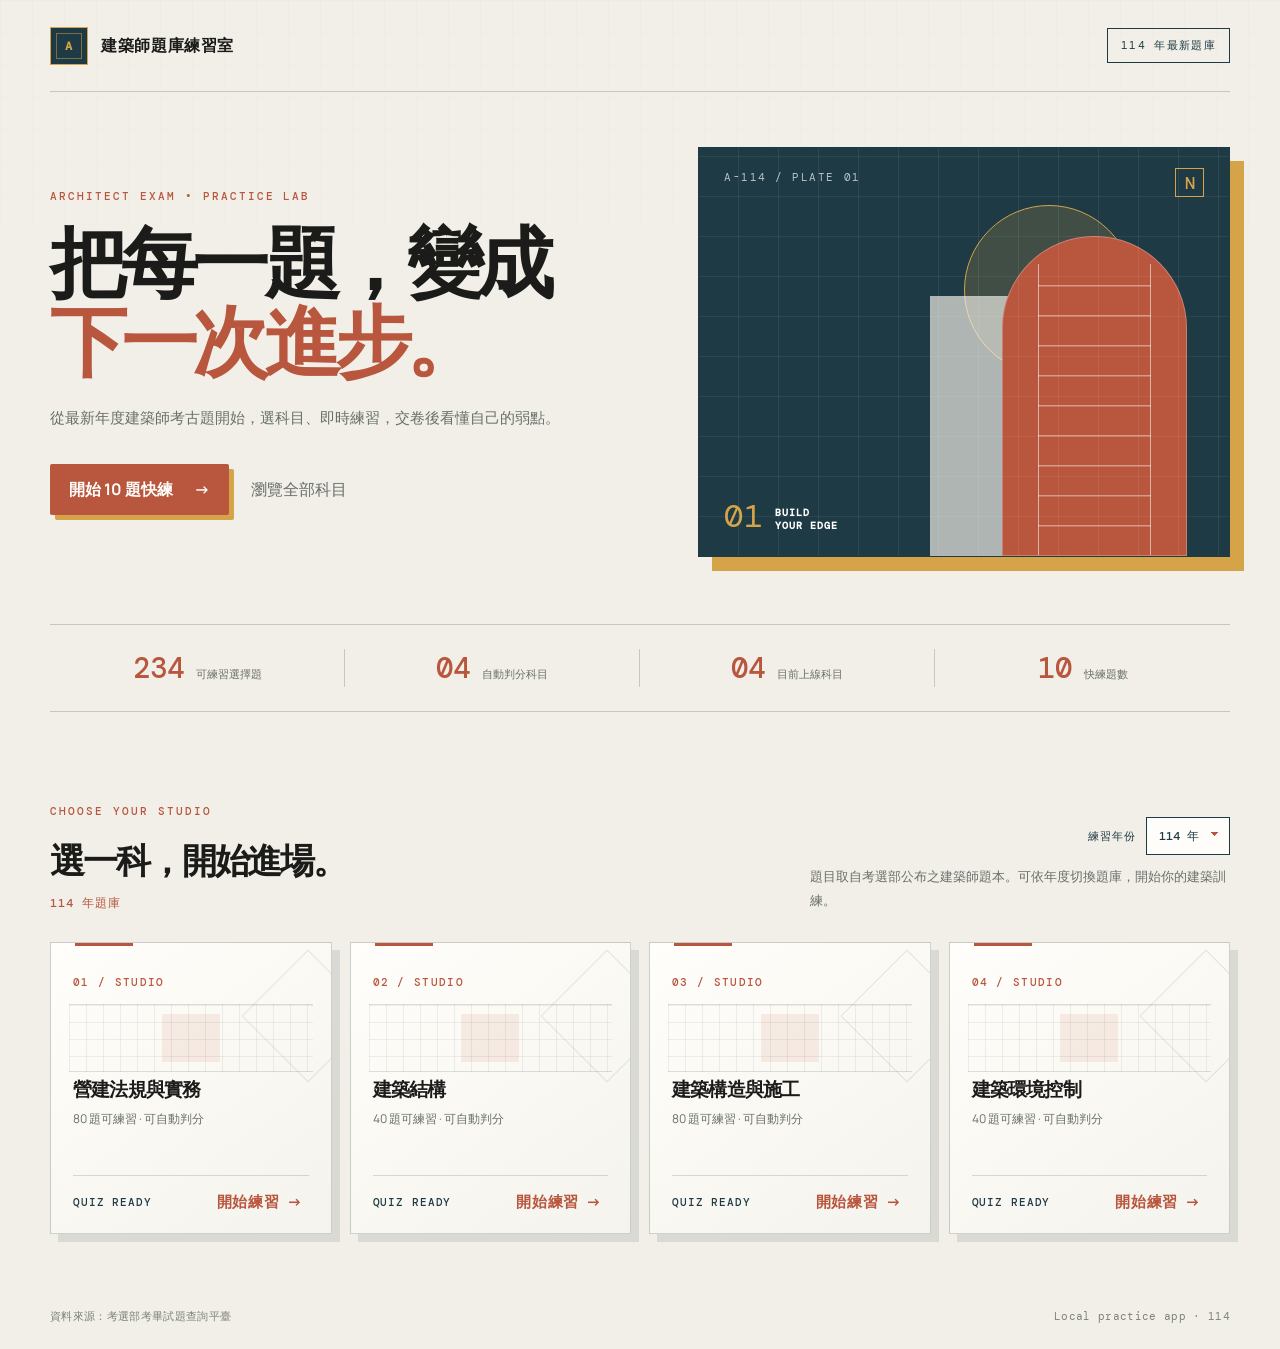
==== index.html @ d736ec41 "改用新版檔名刷新 Pages 快取" ====
<!doctype html>
<html lang="zh-Hant">
<head>
  <meta charset="utf-8">
  <meta name="viewport" content="width=device-width, initial-scale=1">
  <title>建築師題庫練習室</title>
  <link rel="stylesheet" href="styles.css?v=architect-20261022">
  <link rel="stylesheet" href="architectural-theme.css?v=1">
</head>
<body>
  <main class="shell">
    <header class="topbar">
      <a class="brand" href="#home" aria-label="回到首頁"><span class="brand-mark">A</span><span>建築師題庫練習室</span></a>
      <span class="year-pill">114 年最新題庫</span>
    </header>
    <section id="home" class="hero view">
      <div class="hero-copy"><p class="eyebrow">ARCHITECT EXAM • PRACTICE LAB</p><h1>把每一題，變成<br><em>下一次進步。</em></h1><p class="hero-lede">從最新年度建築師考古題開始，選科目、即時練習，交卷後看懂自己的弱點。</p><div class="hero-actions"><button class="primary" data-action="quick-start">開始 10 題快練 <span>→</span></button><button class="text-button" data-action="scroll-subjects">瀏覽全部科目</button></div></div>
      <div class="hero-art" aria-hidden="true"><div class="sun"></div><div class="tower tower-back"></div><div class="tower tower-front"></div><div class="grid-lines"></div><div class="hero-note"><span>01</span><strong>BUILD<br>YOUR EDGE</strong></div></div>
    </section>
    <section class="stats-row" aria-label="題庫摘要"><div><strong>234</strong><span>可練習選擇題</span></div><div><strong>04</strong><span>自動判分科目</span></div><div><strong>04</strong><span>目前上線科目</span></div><div><strong>10</strong><span>快練題數</span></div></section>
    <section id="subjects" class="subjects-section view">
      <div class="section-heading"><div><p class="eyebrow">CHOOSE YOUR STUDIO</p><h2>選一科，開始進場。<span id="year-label"></span></h2></div><div class="study-controls"><label>練習年份 <select id="year-select" aria-label="練習年份"></select></label><p class="section-help">題目取自考選部公布之建築師題本。可依年度切換題庫，開始你的建築訓練。</p></div></div>
      <div id="subject-grid" class="subject-grid"></div>
    </section>
    <section id="quiz" class="quiz-section view hidden">
      <div class="quiz-top"><button class="back-button" data-action="back-home">← 返回科目</button><div class="quiz-title"><p class="eyebrow" id="quiz-kicker">PRACTICE MODE</p><h2 id="quiz-subject">科目</h2></div><div class="quiz-score"><span id="score-label">目前得分</span><strong id="score">0</strong></div></div>
      <div class="progress-track"><div id="progress-bar"></div></div>
      <div class="quiz-meta"><span id="question-count">第 1 / 10 題</span><label>作答模式 <select id="answer-mode" aria-label="作答模式"><option value="immediate">答完一題看答案</option><option value="end">全部作答後看答案</option></select></label><span id="quiz-mode">隨機快練</span></div>
      <article class="question-card"><div class="question-number" id="question-number">01</div><div class="question-content"><h3 id="question-stem">題目載入中…</h3><div id="options" class="options"></div><div id="feedback" class="feedback" role="status"></div></div></article>
      <div class="quiz-actions"><button id="reveal" class="secondary">查看答案</button><button id="next" class="primary" disabled>下一題 <span>→</span></button></div>
    </section>
    <section id="result" class="result-section view hidden"><p class="eyebrow">SESSION COMPLETE</p><h2 id="result-title">完成這一輪練習。</h2><div class="result-card"><div class="result-ring"><strong id="result-score">0%</strong><span>正確率</span></div><div class="result-copy"><p id="result-summary"></p><div class="result-actions"><button class="primary" data-action="retry">再練一次 <span>↗</span></button><button class="secondary" data-action="back-home">選其他科目</button></div></div></div><div id="mistakes" class="mistakes"></div></section>
    <footer><span>資料來源：考選部考畢試題查詢平臺</span><span>Local practice app · 114</span></footer>
  </main>
  <script src="app_data.js?v=fix-114-20261023"></script><script src="quiz_data_years_v2.js"></script><script src="app_v2.js"></script>
</body></html>
---- styles.css ----
@import url('https://fonts.googleapis.com/css2?family=DM+Mono:wght@400;500&family=Manrope:wght@400;500;600;700;800&display=swap');

:root{--ink:#1b1c1a;--muted:#68706a;--paper:#f2efe8;--card:#fbfaf6;--line:#c9c7bd;--blueprint:#1e3a45;--brick:#b8563e;--ochre:#d5a449;--white:#fffdfa;--shadow:0 18px 45px rgba(27,28,26,.10)}
*{box-sizing:border-box}html{scroll-behavior:smooth}body{margin:0;background:var(--paper);color:var(--ink);font-family:'Manrope','Noto Sans TC',sans-serif;overflow-x:hidden}body:before{content:'';position:fixed;inset:0;pointer-events:none;opacity:.28;background-image:linear-gradient(rgba(27,28,26,.045) 1px,transparent 1px),linear-gradient(90deg,rgba(27,28,26,.045) 1px,transparent 1px);background-size:32px 32px;mask-image:linear-gradient(to bottom,black,transparent 78%);z-index:-1}button,a{font:inherit}button{cursor:pointer;border:0}.shell{width:min(1180px,calc(100% - 56px));margin:auto}.topbar{height:92px;display:flex;align-items:center;justify-content:space-between;border-bottom:1px solid var(--line)}.brand{display:flex;gap:13px;align-items:center;color:var(--ink);text-decoration:none;font-weight:800;letter-spacing:.04em}.brand-mark{position:relative;display:grid;place-items:center;width:38px;height:38px;background:var(--blueprint);color:var(--ochre);border:1px solid var(--ochre);font-family:'DM Mono';font-size:12px}.brand-mark:after{content:'';position:absolute;inset:5px;border:1px solid rgba(213,164,73,.5)}.year-pill{font-family:'DM Mono';font-size:11px;letter-spacing:.12em;color:var(--blueprint);border:1px solid var(--blueprint);padding:9px 13px}
.hero{min-height:520px;display:grid;grid-template-columns:1.05fr .95fr;gap:60px;align-items:center}.eyebrow{margin:0 0 18px;color:var(--brick);font:500 11px 'DM Mono';letter-spacing:.18em;text-transform:uppercase}.hero h1{font-size:clamp(43px,6vw,78px);line-height:1.03;letter-spacing:-.075em;margin:0 0 25px;font-weight:800;max-width:650px}.hero h1 em{color:var(--brick);font-style:normal}.hero-lede{max-width:520px;color:var(--muted);line-height:1.9;margin:0 0 31px;font-size:15px}.hero-actions,.result-actions,.quiz-actions{display:flex;gap:12px;align-items:center}.primary,.secondary{padding:14px 19px;border-radius:2px;font-weight:700;transition:.2s}.primary{background:var(--brick);color:var(--white);box-shadow:5px 5px 0 var(--ochre)}.primary:hover{transform:translate(-2px,-2px);box-shadow:8px 8px 0 var(--ochre)}.primary span{margin-left:18px}.secondary{background:transparent;border:1px solid var(--blueprint);color:var(--blueprint)}.secondary:hover{background:var(--blueprint);color:white}.text-button,.back-button{background:none;color:var(--muted);padding:10px}.hero-art{height:410px;background:var(--blueprint);position:relative;overflow:hidden;border:1px solid var(--blueprint);box-shadow:14px 14px 0 var(--ochre)}.hero-art:before{content:'A-114 / PLATE 01';position:absolute;top:22px;left:25px;color:rgba(255,255,255,.7);font:11px 'DM Mono';letter-spacing:.14em}.hero-art:after{content:'N';position:absolute;right:25px;top:20px;color:var(--ochre);font:500 17px 'DM Mono';border:1px solid var(--ochre);width:27px;height:27px;display:grid;place-items:center}.grid-lines{position:absolute;inset:0;background:repeating-linear-gradient(90deg,transparent 0 39px,rgba(255,255,255,.15) 40px),repeating-linear-gradient(0deg,transparent 0 39px,rgba(255,255,255,.12) 40px)}.sun{width:170px;height:170px;border-radius:50%;border:1px solid var(--ochre);background:rgba(213,164,73,.18);position:absolute;right:18%;top:14%}.tower{position:absolute;bottom:0;background:#f2efe8;border:1px solid rgba(255,255,255,.25)}.tower-back{width:135px;height:260px;right:31%;opacity:.68}.tower-front{width:185px;height:320px;right:8%;background:var(--brick);border-radius:92px 92px 0 0}.tower-front:before{content:'';position:absolute;inset:27px 35px 0;border-left:1px solid rgba(255,255,255,.55);border-right:1px solid rgba(255,255,255,.55);background:repeating-linear-gradient(0deg,transparent 0 28px,rgba(255,255,255,.4) 29px 30px)}.hero-note{position:absolute;left:25px;bottom:24px;color:white;display:flex;gap:11px;align-items:flex-end;font-family:'DM Mono';font-size:10px;letter-spacing:.1em}.hero-note span{color:var(--ochre);font-size:32px;line-height:1}
.stats-row{display:grid;grid-template-columns:repeat(4,1fr);border-top:1px solid var(--line);border-bottom:1px solid var(--line);padding:24px 0;margin:12px 0 92px}.stats-row div{display:flex;gap:12px;align-items:baseline;justify-content:center;border-right:1px solid var(--line)}.stats-row div:last-child{border:0}.stats-row strong{font:500 29px 'DM Mono';color:var(--brick)}.stats-row span{font-size:11px;color:var(--muted)}.section-heading{display:flex;align-items:end;justify-content:space-between;gap:40px;margin-bottom:30px}.section-heading h2,.quiz-title h2,.result-section h2{font-size:35px;letter-spacing:-.06em;margin:0}.section-help{color:var(--muted);font-size:13px;line-height:1.8;max-width:420px;margin:0}.subject-grid{display:grid;grid-template-columns:repeat(3,1fr);gap:16px}.subject-card{position:relative;background:rgba(251,250,246,.92);border:1px solid var(--line);border-radius:0;padding:24px;min-height:218px;display:flex;flex-direction:column;justify-content:space-between;box-shadow:4px 4px 0 rgba(30,58,69,.10);transition:.2s}.subject-card:before{content:'';position:absolute;top:-1px;left:24px;width:42px;border-top:3px solid var(--brick)}.subject-card:hover{transform:translateY(-5px);box-shadow:8px 9px 0 rgba(30,58,69,.16)}.subject-index{font:500 11px 'DM Mono';color:var(--brick);letter-spacing:.12em}.subject-card h3{font-size:20px;margin:17px 0 9px;letter-spacing:-.04em}.subject-card p{color:var(--muted);font-size:12px;margin:0}.card-bottom{display:flex;justify-content:space-between;align-items:center;margin-top:22px}.card-bottom strong{font:500 11px 'DM Mono';color:var(--blueprint);letter-spacing:.08em}.card-bottom button,.pdf-link{color:var(--brick);background:none;font-size:13px;font-weight:800;text-decoration:none}.quiz-section,.result-section{padding:75px 0 40px}.hidden{display:none}.quiz-top{display:grid;grid-template-columns:1fr 2fr 1fr;align-items:center;margin-bottom:25px}.quiz-title{text-align:center}.quiz-title .eyebrow{margin-bottom:7px}.quiz-score{text-align:right}.quiz-score span{color:var(--muted);font-size:11px;display:block}.quiz-score strong{font:500 26px 'DM Mono';color:var(--brick)}.progress-track{height:7px;background:#d9d5ca;overflow:hidden}.progress-track div{height:100%;width:0;background:var(--brick);transition:.3s}.quiz-meta{display:flex;justify-content:space-between;color:var(--muted);font:500 11px 'DM Mono';padding:13px 0}.question-card{background:var(--white);border:1px solid var(--line);border-radius:0;padding:36px;display:grid;grid-template-columns:74px 1fr;gap:22px;box-shadow:var(--shadow)}.question-number{font:500 45px 'DM Mono';color:var(--ochre)}.question-content h3{font-size:21px;line-height:1.8;margin:0 0 26px;letter-spacing:-.03em}.options{display:grid;gap:10px}.option{display:flex;gap:14px;align-items:flex-start;text-align:left;background:#f5f3ed;border:1px solid #dbd8ce;border-radius:0;padding:15px 17px;color:var(--ink);line-height:1.65;transition:.2s}.option:hover{border-color:var(--blueprint);background:#eaf0ef}.option-key{font:500 14px 'DM Mono';color:var(--brick);min-width:22px}.option.selected{border-color:var(--blueprint);background:#e0eae9}.option.correct{border-color:#678d64;background:#edf4e9}.option.wrong{border-color:var(--brick);background:#fff0eb}.feedback{min-height:25px;padding-top:16px;font-size:13px;font-weight:700}.feedback.good{color:#4f8240}.feedback.bad{color:#bb5638}.quiz-actions{justify-content:flex-end;margin-top:18px}.quiz-actions .primary:disabled{opacity:.4;cursor:not-allowed}.result-section{max-width:900px;margin:auto}.result-section>.eyebrow{text-align:center}.result-section h2{text-align:center;margin-bottom:30px}.result-card{display:flex;align-items:center;gap:50px;background:var(--blueprint);color:white;border-radius:0;padding:38px 48px;box-shadow:10px 10px 0 var(--ochre)}.result-ring{width:150px;height:150px;border:10px solid var(--ochre);border-radius:50%;display:grid;place-content:center;text-align:center;flex:none}.result-ring strong{font:500 31px 'DM Mono'}.result-ring span{font-size:11px;color:#d3e4c0}.result-copy p{color:#d8e6dc;line-height:1.8}.result-actions{margin-top:18px}.result-actions .primary{background:var(--ochre);color:var(--ink);box-shadow:none}.result-actions .secondary{border-color:#9ab0ad;color:white}.mistakes{margin-top:25px}.mistakes h3{font-size:16px}.mistake-item{border-bottom:1px solid var(--line);padding:13px 0;font-size:13px}.mistake-item span{color:var(--brick);font:500 12px 'DM Mono';margin-right:10px}footer{display:flex;justify-content:space-between;color:#7d827d;font:11px 'DM Mono';padding:75px 0 25px;letter-spacing:.03em}@media(max-width:800px){.shell{width:min(100% - 30px,600px)}.topbar{height:75px}.hero{grid-template-columns:1fr;min-height:auto;padding:55px 0 45px;gap:38px}.hero-art{height:280px;box-shadow:8px 8px 0 var(--ochre)}.stats-row{margin-bottom:58px;grid-template-columns:repeat(2,1fr);gap:20px}.stats-row div:nth-child(2){border:0}.section-heading{display:block}.section-help{margin-top:15px}.subject-grid{grid-template-columns:1fr}.quiz-top{grid-template-columns:1fr auto}.quiz-title{text-align:left;grid-row:1;grid-column:1}.back-button{grid-row:2;padding-left:0}.quiz-score{grid-column:2;grid-row:1}.question-card{grid-template-columns:1fr;padding:24px}.question-number{font-size:32px}.result-card{flex-direction:column;text-align:center;padding:30px 22px;gap:25px}footer{display:block;line-height:2}}
.study-controls{display:flex;flex-direction:column;align-items:flex-end;gap:10px}.study-controls label,.quiz-meta label{display:flex;align-items:center;gap:10px;color:var(--blueprint);font:500 11px 'DM Mono';letter-spacing:.08em}.study-controls select,.quiz-meta select{appearance:none;background:var(--white);border:1px solid var(--blueprint);border-radius:0;color:var(--blueprint);padding:10px 30px 10px 12px;font:500 12px 'DM Mono';background-image:linear-gradient(45deg,transparent 50%,var(--brick) 50%),linear-gradient(135deg,var(--brick) 50%,transparent 50%);background-position:calc(100% - 14px) 14px,calc(100% - 10px) 14px;background-size:4px 4px,4px 4px;background-repeat:no-repeat}.quiz-meta{align-items:center;gap:20px}.quiz-meta label{margin-left:auto}.section-heading h2 #year-label{display:block;color:var(--brick);font:500 12px 'DM Mono';letter-spacing:.08em;margin-top:10px}@media(max-width:800px){.study-controls{align-items:flex-start;margin-top:18px}.quiz-meta{display:grid;grid-template-columns:1fr auto}.quiz-meta label{grid-column:1/-1;grid-row:1;margin-left:0}.quiz-meta span:last-child{grid-column:2;grid-row:2}}
---- architectural-theme.css ----
/* Architectural studio card system */
.subject-grid{display:grid;grid-template-columns:repeat(4,minmax(0,1fr));gap:18px}
.subject-card{position:relative;overflow:hidden;display:flex;flex-direction:column;justify-content:space-between;min-height:292px;padding:26px 22px 20px;background:linear-gradient(145deg,#fffefa 0%,#f5f3ed 100%);border:1px solid rgba(52,69,72,.24);box-shadow:8px 8px 0 rgba(52,69,72,.12);transition:transform .22s ease,box-shadow .22s ease}
.subject-card:before{width:58px;border-top:4px solid var(--brick)}
.subject-card:after{content:"";position:absolute;right:-24px;top:26px;width:92px;height:92px;border:1px solid rgba(52,69,72,.12);transform:rotate(45deg)}
.subject-card:hover{transform:translateY(-6px);box-shadow:12px 14px 0 rgba(52,69,72,.16)}
.subject-index{position:relative;z-index:1}
.card-visual{position:relative;height:68px;margin:13px -4px 2px;border-top:1px solid rgba(52,69,72,.16);border-bottom:1px solid rgba(52,69,72,.16);background:linear-gradient(rgba(52,69,72,.08) 1px,transparent 1px),linear-gradient(90deg,rgba(52,69,72,.08) 1px,transparent 1px);background-size:17px 17px}
.card-visual:before,.card-visual:after,.card-visual span,.card-visual i{content:"";position:absolute;display:block;border:2px solid var(--slate);opacity:.82}
.card-visual:before{left:12%;bottom:0;width:30%;height:48%;border-bottom:0;transform:skewY(-28deg)}
.card-visual:after{right:12%;bottom:0;width:34%;height:62%;border-bottom:0;transform:skewY(28deg)}
.card-visual span{left:38%;top:14%;width:24%;height:72%;border-width:1px;background:rgba(196,87,59,.12)}
.card-visual i{left:18%;right:18%;bottom:0;border-width:1px 0 0;transform:skewY(-10deg)}
.subject-card-02 .card-visual:before{left:14%;width:72%;height:64%;transform:none;border-bottom:2px solid var(--slate)}
.subject-card-02 .card-visual:after{left:28%;right:auto;width:42%;height:38%;bottom:0;transform:none}
.subject-card-03 .card-visual:before{left:10%;width:80%;height:35%;transform:none;border-bottom:2px solid var(--slate)}
.subject-card-03 .card-visual:after{left:22%;right:auto;width:15%;height:72%;transform:none}
.subject-card-04 .card-visual:before{left:18%;width:22%;height:68%;transform:none;border-bottom:0}
.subject-card-04 .card-visual:after{right:18%;width:22%;height:68%;transform:none;border-bottom:0}
.subject-card h3{position:relative;z-index:1;font-size:19px;line-height:1.25;margin:6px 0 8px;white-space:nowrap}
.subject-card p{position:relative;z-index:1}
.card-bottom{position:relative;z-index:1;margin-top:16px;padding-top:14px;border-top:1px solid rgba(52,69,72,.18)}
.card-bottom button,.card-bottom .pdf-link{font-size:15px;letter-spacing:.04em}
.card-bottom button span,.card-bottom .pdf-link span{display:inline-block;margin-left:4px;transition:transform .2s ease}
.card-bottom button:hover span,.card-bottom .pdf-link:hover span{transform:translateX(4px)}
@media(max-width:1050px) and (min-width:801px){.subject-grid{grid-template-columns:repeat(2,minmax(0,1fr))}}
@media(max-width:800px){.subject-grid{grid-template-columns:1fr}.subject-card{min-height:260px}}
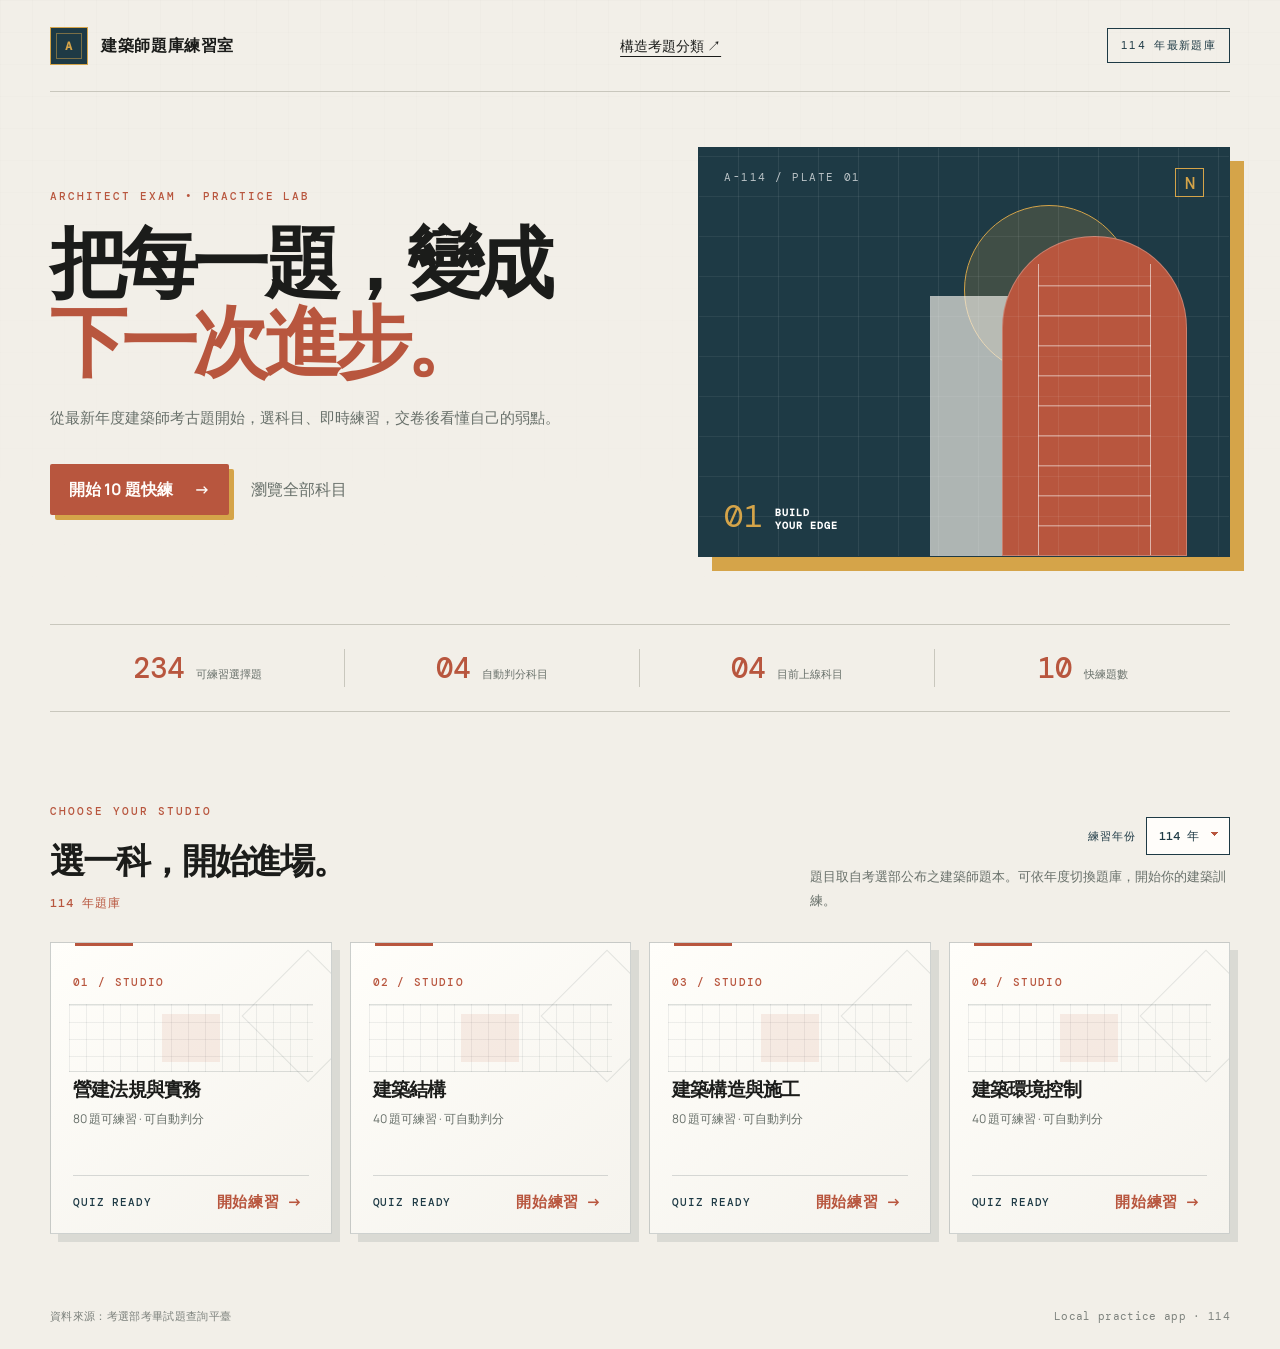
==== commit 86e74805: "新增構造歷年題庫分類、年份篩選及分類練習" ====
--- a/index.html
+++ b/index.html
@@ -11,6 +11,7 @@
   <main class="shell">
     <header class="topbar">
       <a class="brand" href="#home" aria-label="回到首頁"><span class="brand-mark">A</span><span>建築師題庫練習室</span></a>
+      <a href="construction-topics.html" style="color:inherit;font-size:14px;text-underline-offset:5px">構造考題分類 ↗</a>
       <span class="year-pill">114 年最新題庫</span>
     </header>
     <section id="home" class="hero view">
@@ -32,5 +33,5 @@
     <section id="result" class="result-section view hidden"><p class="eyebrow">SESSION COMPLETE</p><h2 id="result-title">完成這一輪練習。</h2><div class="result-card"><div class="result-ring"><strong id="result-score">0%</strong><span>正確率</span></div><div class="result-copy"><p id="result-summary"></p><div class="result-actions"><button class="primary" data-action="retry">再練一次 <span>↗</span></button><button class="secondary" data-action="back-home">選其他科目</button></div></div></div><div id="mistakes" class="mistakes"></div></section>
     <footer><span>資料來源：考選部考畢試題查詢平臺</span><span>Local practice app · 114</span></footer>
   </main>
-  <script src="app_data.js?v=fix-114-20261023"></script><script src="quiz_data_years_v2.js"></script><script src="app_v2.js"></script>
+  <script src="app_data.js?v=fix-114-20261023"></script><script src="quiz_data_years_v4.js"></script><script src="app_v2.js"></script>
 </body></html>
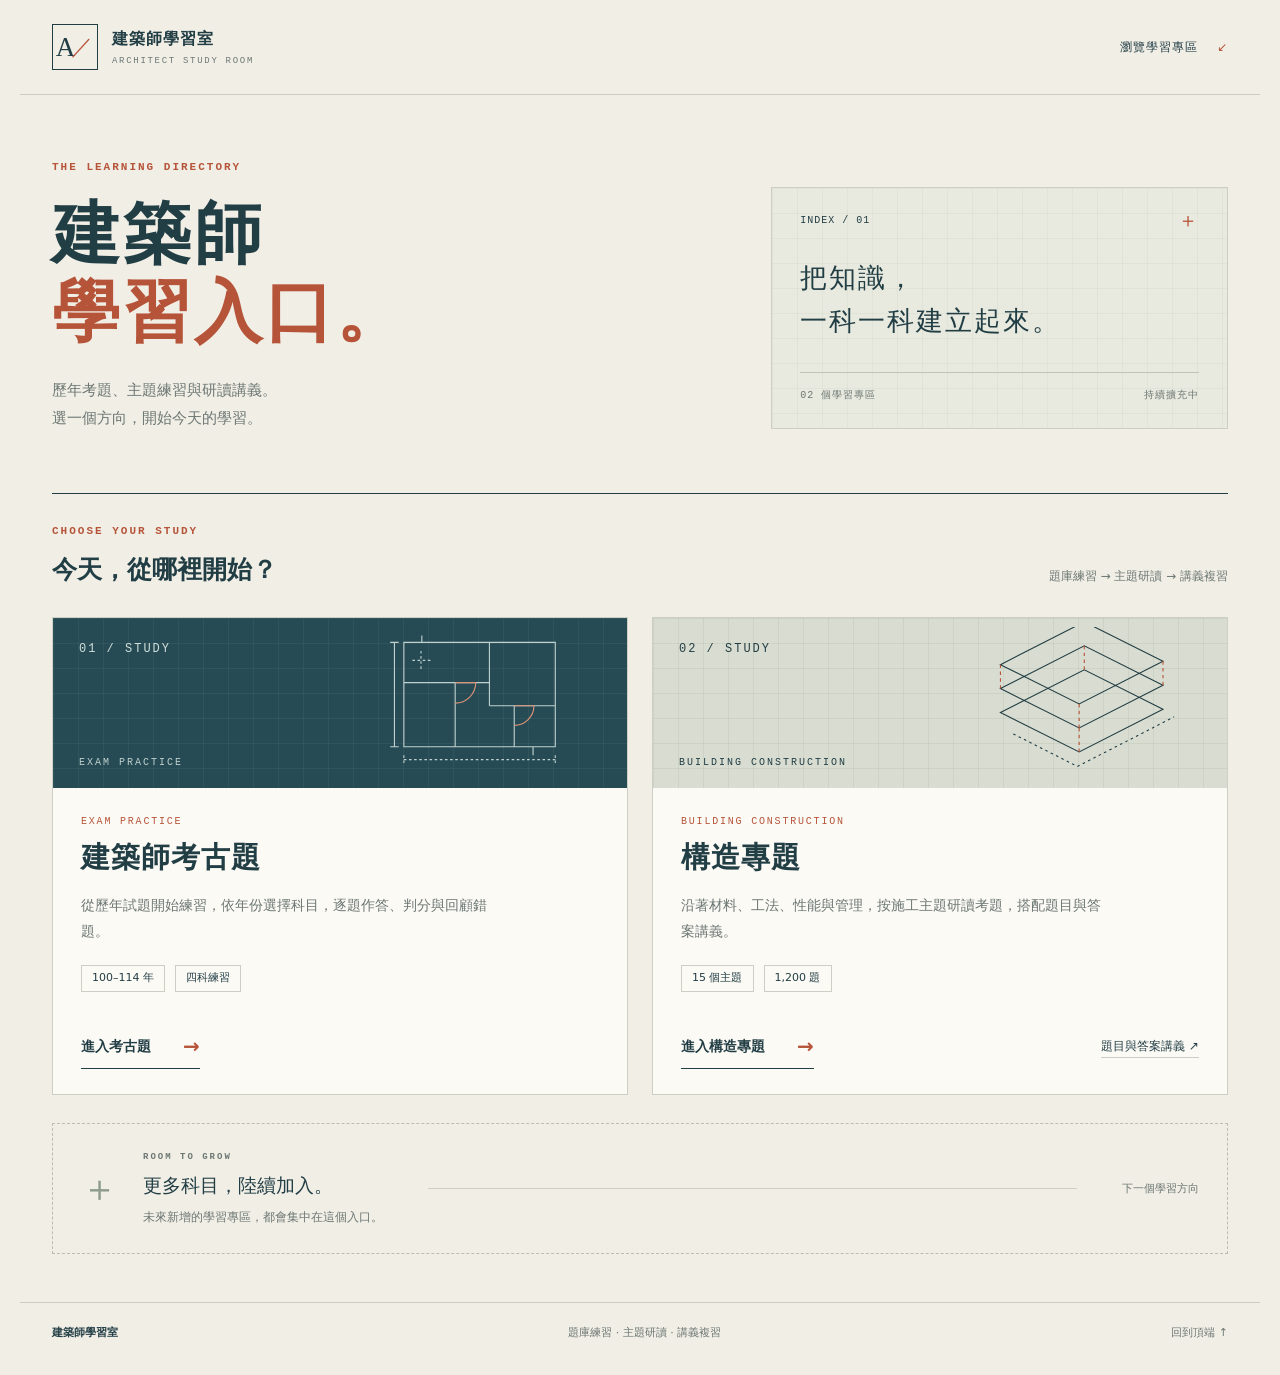
==== commit 6b712515: "新增可擴充科目的建築師學習入口，整合四科考古題與構造專題" ====
--- a/index.html
+++ b/index.html
@@ -1,37 +1,16 @@
-<!doctype html>
-<html lang="zh-Hant">
-<head>
-  <meta charset="utf-8">
-  <meta name="viewport" content="width=device-width, initial-scale=1">
-  <title>建築師題庫練習室</title>
-  <link rel="stylesheet" href="styles.css?v=architect-20261022">
-  <link rel="stylesheet" href="architectural-theme.css?v=1">
-</head>
-<body>
-  <main class="shell">
-    <header class="topbar">
-      <a class="brand" href="#home" aria-label="回到首頁"><span class="brand-mark">A</span><span>建築師題庫練習室</span></a>
-      <a href="construction-topics.html" style="color:inherit;font-size:14px;text-underline-offset:5px">構造考題分類 ↗</a>
-      <span class="year-pill">114 年最新題庫</span>
-    </header>
-    <section id="home" class="hero view">
-      <div class="hero-copy"><p class="eyebrow">ARCHITECT EXAM • PRACTICE LAB</p><h1>把每一題，變成<br><em>下一次進步。</em></h1><p class="hero-lede">從最新年度建築師考古題開始，選科目、即時練習，交卷後看懂自己的弱點。</p><div class="hero-actions"><button class="primary" data-action="quick-start">開始 10 題快練 <span>→</span></button><button class="text-button" data-action="scroll-subjects">瀏覽全部科目</button></div></div>
-      <div class="hero-art" aria-hidden="true"><div class="sun"></div><div class="tower tower-back"></div><div class="tower tower-front"></div><div class="grid-lines"></div><div class="hero-note"><span>01</span><strong>BUILD<br>YOUR EDGE</strong></div></div>
-    </section>
-    <section class="stats-row" aria-label="題庫摘要"><div><strong>234</strong><span>可練習選擇題</span></div><div><strong>04</strong><span>自動判分科目</span></div><div><strong>04</strong><span>目前上線科目</span></div><div><strong>10</strong><span>快練題數</span></div></section>
-    <section id="subjects" class="subjects-section view">
-      <div class="section-heading"><div><p class="eyebrow">CHOOSE YOUR STUDIO</p><h2>選一科，開始進場。<span id="year-label"></span></h2></div><div class="study-controls"><label>練習年份 <select id="year-select" aria-label="練習年份"></select></label><p class="section-help">題目取自考選部公布之建築師題本。可依年度切換題庫，開始你的建築訓練。</p></div></div>
-      <div id="subject-grid" class="subject-grid"></div>
-    </section>
-    <section id="quiz" class="quiz-section view hidden">
-      <div class="quiz-top"><button class="back-button" data-action="back-home">← 返回科目</button><div class="quiz-title"><p class="eyebrow" id="quiz-kicker">PRACTICE MODE</p><h2 id="quiz-subject">科目</h2></div><div class="quiz-score"><span id="score-label">目前得分</span><strong id="score">0</strong></div></div>
-      <div class="progress-track"><div id="progress-bar"></div></div>
-      <div class="quiz-meta"><span id="question-count">第 1 / 10 題</span><label>作答模式 <select id="answer-mode" aria-label="作答模式"><option value="immediate">答完一題看答案</option><option value="end">全部作答後看答案</option></select></label><span id="quiz-mode">隨機快練</span></div>
-      <article class="question-card"><div class="question-number" id="question-number">01</div><div class="question-content"><h3 id="question-stem">題目載入中…</h3><div id="options" class="options"></div><div id="feedback" class="feedback" role="status"></div></div></article>
-      <div class="quiz-actions"><button id="reveal" class="secondary">查看答案</button><button id="next" class="primary" disabled>下一題 <span>→</span></button></div>
-    </section>
-    <section id="result" class="result-section view hidden"><p class="eyebrow">SESSION COMPLETE</p><h2 id="result-title">完成這一輪練習。</h2><div class="result-card"><div class="result-ring"><strong id="result-score">0%</strong><span>正確率</span></div><div class="result-copy"><p id="result-summary"></p><div class="result-actions"><button class="primary" data-action="retry">再練一次 <span>↗</span></button><button class="secondary" data-action="back-home">選其他科目</button></div></div></div><div id="mistakes" class="mistakes"></div></section>
-    <footer><span>資料來源：考選部考畢試題查詢平臺</span><span>Local practice app · 114</span></footer>
-  </main>
-  <script src="app_data.js?v=fix-114-20261023"></script><script src="quiz_data_years_v4.js"></script><script src="app_v2.js"></script>
-</body></html>
+<!doctype html>
+<html lang="zh-Hant">
+<head><meta charset="utf-8"><meta name="viewport" content="width=device-width,initial-scale=1"><meta name="description" content="建築師學習入口：歷年考古題、構造主題練習與題目答案講義。"><title>建築師學習入口</title><link rel="stylesheet" href="portal.css?v=learning-portal-20261111"></head>
+<body>
+<a class="skip-link" href="#learning-areas">跳至學習專區</a>
+<header class="header"><a class="brand" href="index.html" aria-label="建築師學習入口首頁"><span class="brand-symbol" aria-hidden="true">A<span>／</span></span><span>建築師學習室<small>ARCHITECT STUDY ROOM</small></span></a><a class="nav-link" href="#learning-areas">瀏覽學習專區 <span>↙</span></a></header>
+<main>
+<section class="intro" aria-labelledby="page-title"><div class="intro-copy"><p class="eyebrow">THE LEARNING DIRECTORY</p><h1 id="page-title">建築師<br><span>學習入口。</span></h1><p class="intro-text">歷年考題、主題練習與研讀講義。<br>選一個方向，開始今天的學習。</p></div>
+<div class="directory-note"><div class="note-top"><span>INDEX / 01</span><span aria-hidden="true">＋</span></div><p>把知識，<br>一科一科建立起來。</p><div class="note-bottom"><span id="area-count">02 個學習專區</span><span>持續擴充中</span></div></div>
+</section>
+<section id="learning-areas" class="learning-areas" aria-labelledby="areas-title"><div class="section-title"><div><p class="eyebrow">CHOOSE YOUR STUDY</p><h2 id="areas-title">今天，從哪裡開始？</h2></div><p>題庫練習 → 主題研讀 → 講義複習</p></div><div class="subject-grid" id="subject-entries"></div><noscript><p><a href="exam.html">進入建築師考古題</a>　<a href="construction-topics.html">進入構造專題</a>　<a href="construction-handouts.html">閱讀構造講義</a></p></noscript></section>
+<section class="future" aria-labelledby="future-title"><div class="future-mark" aria-hidden="true">＋</div><div><p class="eyebrow">ROOM TO GROW</p><h2 id="future-title">更多科目，陸續加入。</h2><p>未來新增的學習專區，都會集中在這個入口。</p></div><span class="future-line" aria-hidden="true"></span><span class="future-tag">下一個學習方向</span></section>
+</main>
+<footer><span>建築師學習室</span><span>題庫練習 · 主題研讀 · 講義複習</span><a href="#page-title">回到頂端 ↑</a></footer>
+<script src="portal-subjects.js?v=learning-portal-20261111"></script><script src="portal.js?v=learning-portal-20261111"></script>
+</body></html>
--- a/portal.css
+++ b/portal.css
@@ -0,0 +1 @@
+:root{--paper:#f1eee6;--surface:#fcfaf5;--ink:#223e45;--muted:#6c7773;--line:#cdcec4;--accent:#b65439;--blue:#274b55}*{box-sizing:border-box}html{scroll-behavior:smooth;scroll-padding-top:20px}body{margin:0;background:var(--paper);color:var(--ink);font-family:"Microsoft JhengHei","Noto Sans TC",system-ui,sans-serif;line-height:1.7}a{color:inherit;text-underline-offset:5px}a:focus-visible{outline:3px solid var(--accent);outline-offset:5px}.header,main,footer{max-width:1240px;margin:0 auto;padding-left:32px;padding-right:32px}.header{display:flex;justify-content:space-between;align-items:center;padding-top:24px;padding-bottom:24px;border-bottom:1px solid var(--line)}.brand{display:flex;gap:14px;align-items:center;text-decoration:none;font-size:16px;font-weight:700;letter-spacing:1px}.brand small{display:block;font:9px/1.8 Consolas,monospace;letter-spacing:1.7px;font-weight:400;color:var(--muted)}.brand-symbol{display:flex;align-items:center;justify-content:center;width:46px;height:46px;border:1px solid var(--ink);font:27px Georgia,serif;letter-spacing:-4px;padding-right:5px}.brand-symbol>span{color:var(--accent);font-size:22px}.nav-link{text-decoration:none;font-size:12px;letter-spacing:1px}.nav-link span{color:var(--accent);margin-left:14px}.intro{display:grid;grid-template-columns:1.4fr 1fr;gap:80px;align-items:center;padding:64px 0 60px}.eyebrow{font:700 11px/1.6 Consolas,monospace;letter-spacing:2px;color:var(--accent);margin:0 0 18px}.intro h1{font-family:"PMingLiU","Noto Serif TC",serif;font-size:clamp(42px,5.5vw,68px);font-weight:600;line-height:1.15;letter-spacing:3px;margin:0 0 25px}.intro h1 span{color:var(--accent)}.intro-text{font-size:15px;color:var(--muted);line-height:1.9;margin:0}.directory-note{border:1px solid var(--line);background-color:#e9eadf;background-image:linear-gradient(#c2c8bb33 1px,transparent 1px),linear-gradient(90deg,#c2c8bb33 1px,transparent 1px);background-size:25px 25px;padding:24px 28px;transform:translateY(12px)}.note-top,.note-bottom{display:flex;justify-content:space-between;gap:12px;font:10px/1.7 Consolas,monospace;letter-spacing:1px}.note-top>span:last-child{font-size:20px;line-height:1;color:var(--accent)}.directory-note>p{font-size:27px;line-height:1.6;font-weight:500;letter-spacing:2px;margin:24px 0 29px}.note-bottom{border-top:1px solid #bfc5b5;padding-top:14px;color:var(--muted)}.learning-areas{border-top:1px solid var(--ink);padding-top:29px}.section-title{display:flex;justify-content:space-between;gap:24px;align-items:end;margin-bottom:26px}.section-title .eyebrow{margin-bottom:8px}.section-title h2{font-size:25px;font-weight:600;margin:0}.section-title>p{font-size:12px;color:var(--muted);margin:0 0 5px}.subject-grid{display:grid;grid-template-columns:1fr 1fr;gap:24px}.subject-card{border:1px solid var(--line);background:var(--surface);display:flex;flex-direction:column;position:relative}.card-art{height:170px;position:relative;overflow:hidden;background:var(--blue);color:#bfd1ce}.card-art:before{content:"";position:absolute;inset:0;background:linear-gradient(#96b5ae15 1px,transparent 1px),linear-gradient(90deg,#96b5ae15 1px,transparent 1px);background-size:25px 25px}.card-art svg{position:absolute;right:26px;top:9px;height:154px;width:230px}.card-number{position:absolute;left:26px;top:24px;font:12px Consolas,monospace;color:#d1dfda;letter-spacing:2px}.card-art-caption{position:absolute;bottom:20px;left:26px;font:10px Consolas,monospace;letter-spacing:2px}.subject-card:nth-child(even) .card-art{background:#d9ddd1;color:var(--ink)}.subject-card:nth-child(even) .card-art:before{background-image:linear-gradient(#7c8f7a22 1px,transparent 1px),linear-gradient(90deg,#7c8f7a22 1px,transparent 1px)}.subject-card:nth-child(even) .card-number,.subject-card:nth-child(even) .card-art-caption{color:var(--ink)}.card-body{padding:28px 28px 16px;flex:1}.card-english{color:var(--accent);font:10px Consolas,monospace;letter-spacing:1.8px;margin:0 0 10px}.card-body h3{font-size:29px;line-height:1.4;margin:0 0 14px;letter-spacing:1px}.card-body h3 a{text-decoration:none}.card-body h3 a:hover{color:var(--accent)}.card-description{font-size:14px;line-height:1.9;color:var(--muted);max-width:420px;margin:0 0 20px}.meta{display:flex;gap:10px;flex-wrap:wrap}.meta span{border:1px solid var(--line);padding:3px 10px;font-size:11px}.card-actions{padding:17px 28px 25px;display:flex;align-items:center;justify-content:space-between;gap:16px;flex-wrap:wrap}.card-primary{display:inline-flex;align-items:center;gap:32px;text-decoration:none;font-size:14px;font-weight:700;padding:10px 0;border-bottom:1px solid var(--ink)}.card-primary>span{color:var(--accent);font-size:20px;line-height:1}.card-primary:hover{color:var(--accent);border-color:var(--accent)}.card-secondary{font-size:12px;text-decoration:none;border-bottom:1px solid var(--line)}.card-secondary:hover{color:var(--accent)}.future{margin:28px 0 48px;padding:26px 28px;border:1px dashed #b8beb2;display:flex;align-items:center;gap:25px}.future-mark{color:#8d9b8b;font-size:37px;font-weight:200;line-height:1}.future .eyebrow{font-size:9px;color:var(--muted);margin:0 0 4px}.future h2{font-size:19px;font-weight:500;margin:0 0 6px}.future p:not(.eyebrow){font-size:12px;color:var(--muted);margin:0}.future-line{flex:1;height:1px;background:var(--line);margin:0 20px}.future-tag{font-size:11px;color:var(--muted)}footer{padding-top:21px;padding-bottom:32px;border-top:1px solid var(--line);display:flex;align-items:center;justify-content:space-between;gap:18px;font-size:11px;color:var(--muted)}footer>span:first-child{color:var(--ink);font-weight:700}footer a{text-decoration:none}.skip-link{position:fixed;top:-100px;left:20px;z-index:10;padding:12px;background:var(--ink);color:white}.skip-link:focus{top:10px}@media(max-width:900px){.intro{gap:30px}.card-art svg{right:4px;width:190px}.card-body,.card-actions{padding-left:22px;padding-right:22px}.section-title>p{display:none}.future-line{margin:0}.future-tag{display:none}}@media(max-width:650px){.directory-note{display:none}.header,main,footer{padding-left:20px;padding-right:20px}.header{padding-top:19px;padding-bottom:19px}.brand{font-size:14px;gap:10px}.brand-symbol{width:39px;height:39px}.brand small{font-size:8px;letter-spacing:1px}.nav-link{font-size:11px;letter-spacing:0}.nav-link span{margin-left:2px}.intro{grid-template-columns:1fr;gap:26px;padding:38px 0}.intro h1{font-size:49px}.intro-text{font-size:13px}.directory-note{transform:none;padding:18px 20px}.directory-note>p{font-size:22px;line-height:1.5;margin:14px 0 20px}.note-bottom{padding-top:11px}.subject-grid{grid-template-columns:1fr;gap:20px}.section-title h2{font-size:23px}.card-art{height:150px}.card-art svg{width:205px;right:20px;top:0}.card-body h3{font-size:27px}.future{padding:22px 18px;gap:16px;margin-bottom:30px}.future-line{display:none}footer{flex-wrap:wrap;justify-content:flex-start}footer a{margin-left:auto}.card-actions{padding-bottom:22px}}@media(prefers-reduced-motion:reduce){html{scroll-behavior:auto}}
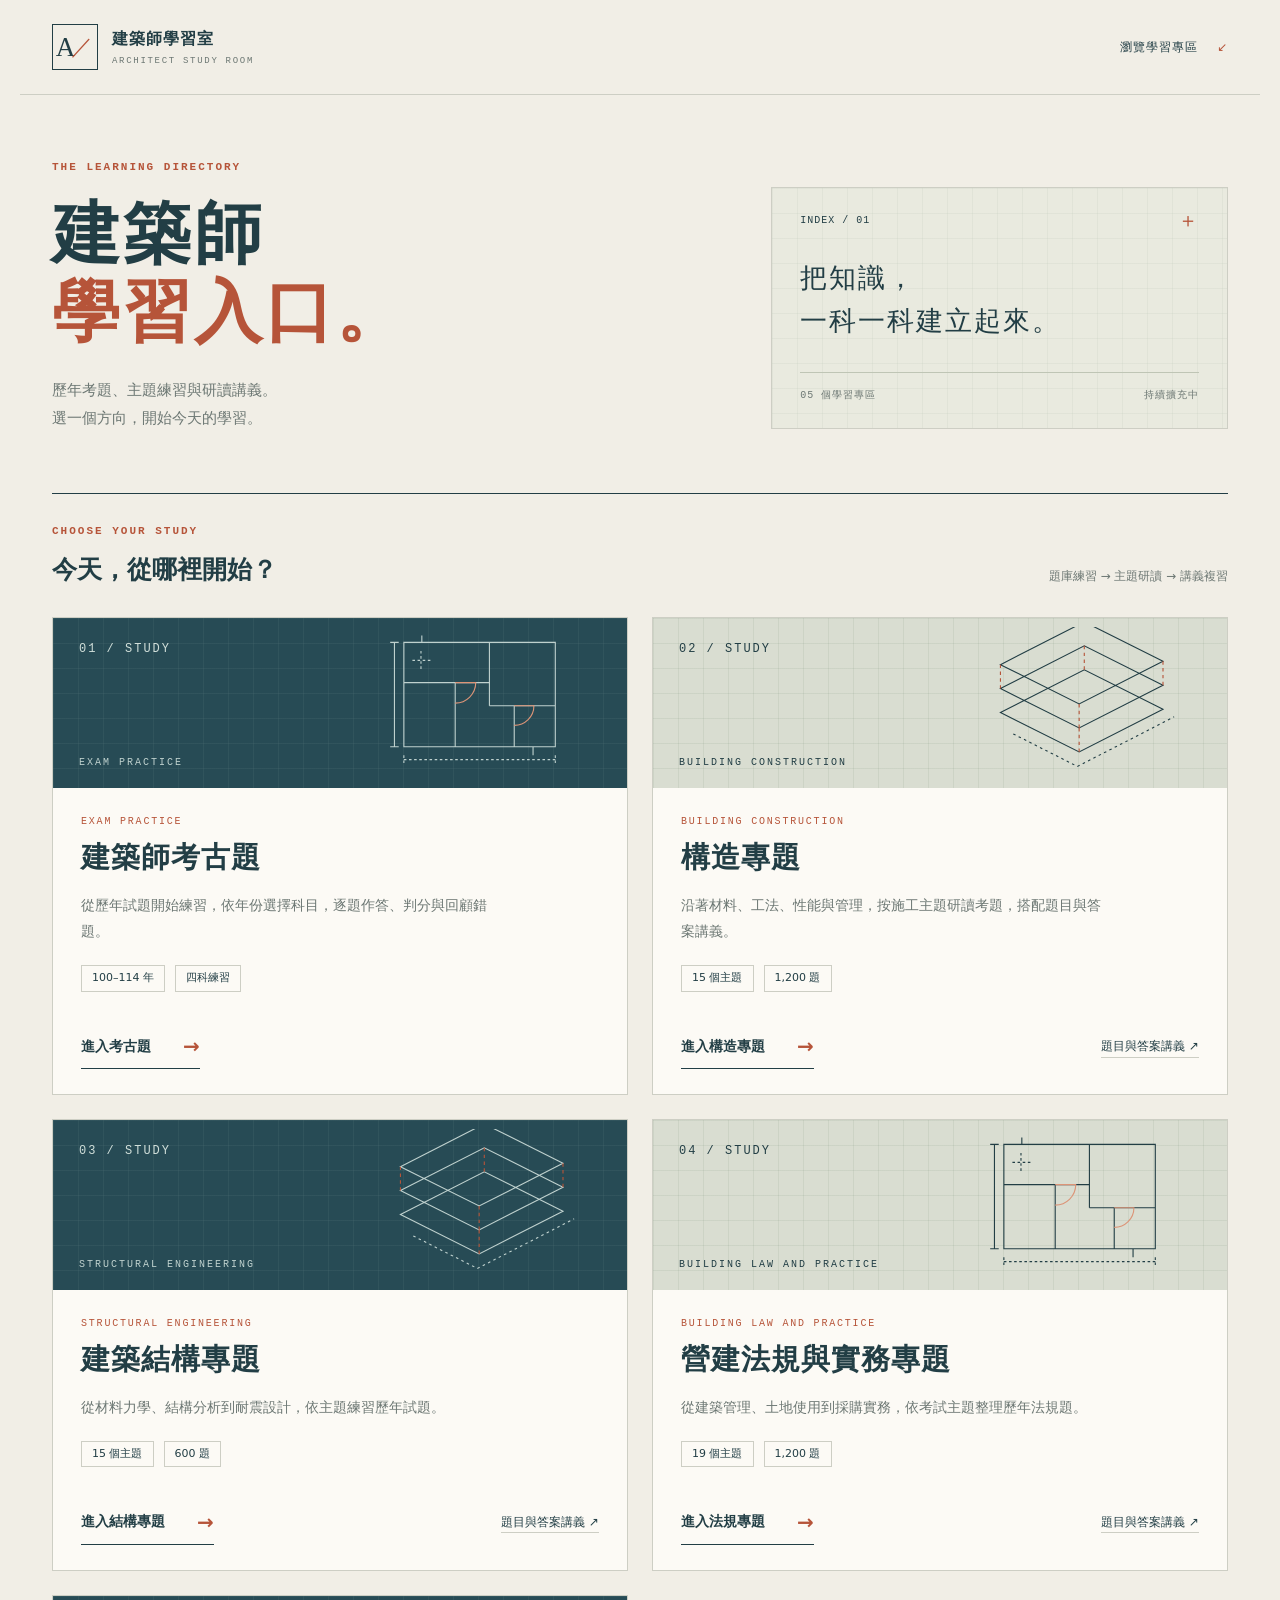
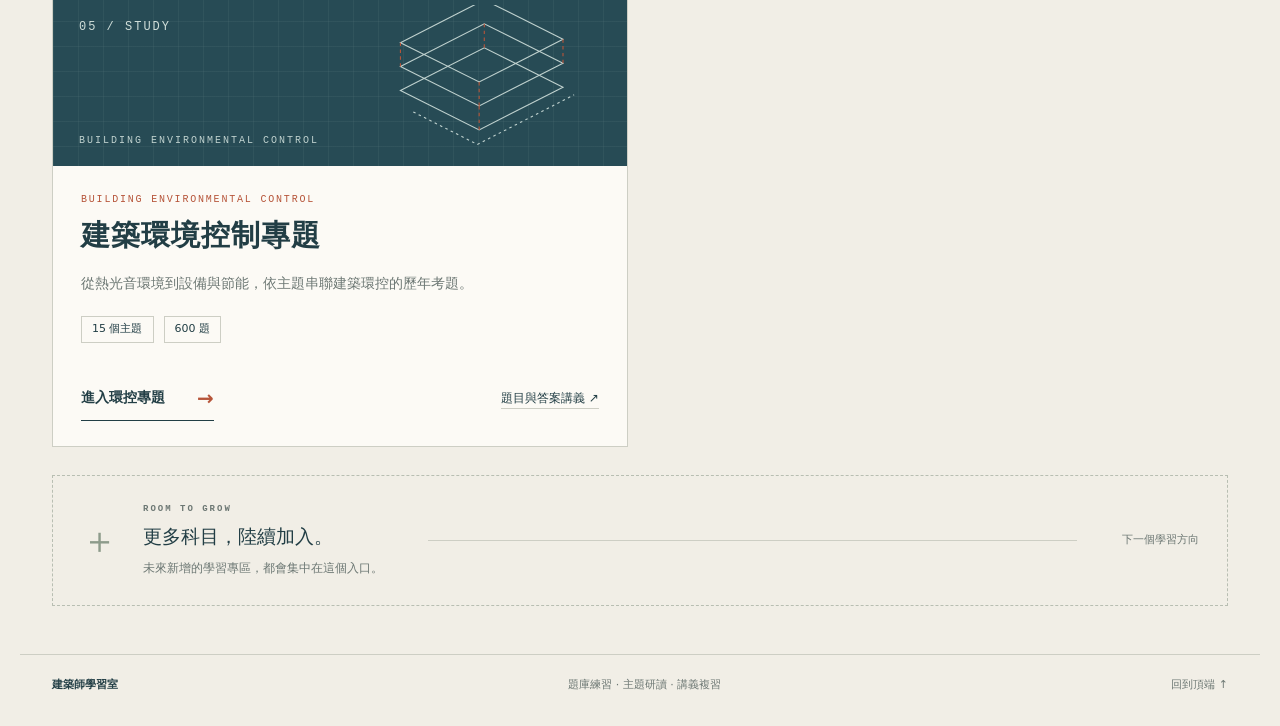
==== commit a07eb36f: "新增結構法規環控三科主題題庫與題目答案講義，擴充學習入口" ====
--- a/index.html
+++ b/index.html
@@ -6,11 +6,11 @@
 <header class="header"><a class="brand" href="index.html" aria-label="建築師學習入口首頁"><span class="brand-symbol" aria-hidden="true">A<span>／</span></span><span>建築師學習室<small>ARCHITECT STUDY ROOM</small></span></a><a class="nav-link" href="#learning-areas">瀏覽學習專區 <span>↙</span></a></header>
 <main>
 <section class="intro" aria-labelledby="page-title"><div class="intro-copy"><p class="eyebrow">THE LEARNING DIRECTORY</p><h1 id="page-title">建築師<br><span>學習入口。</span></h1><p class="intro-text">歷年考題、主題練習與研讀講義。<br>選一個方向，開始今天的學習。</p></div>
-<div class="directory-note"><div class="note-top"><span>INDEX / 01</span><span aria-hidden="true">＋</span></div><p>把知識，<br>一科一科建立起來。</p><div class="note-bottom"><span id="area-count">02 個學習專區</span><span>持續擴充中</span></div></div>
+<div class="directory-note"><div class="note-top"><span>INDEX / 01</span><span aria-hidden="true">＋</span></div><p>把知識，<br>一科一科建立起來。</p><div class="note-bottom"><span id="area-count">05 個學習專區</span><span>持續擴充中</span></div></div>
 </section>
-<section id="learning-areas" class="learning-areas" aria-labelledby="areas-title"><div class="section-title"><div><p class="eyebrow">CHOOSE YOUR STUDY</p><h2 id="areas-title">今天，從哪裡開始？</h2></div><p>題庫練習 → 主題研讀 → 講義複習</p></div><div class="subject-grid" id="subject-entries"></div><noscript><p><a href="exam.html">進入建築師考古題</a>　<a href="construction-topics.html">進入構造專題</a>　<a href="construction-handouts.html">閱讀構造講義</a></p></noscript></section>
+<section id="learning-areas" class="learning-areas" aria-labelledby="areas-title"><div class="section-title"><div><p class="eyebrow">CHOOSE YOUR STUDY</p><h2 id="areas-title">今天，從哪裡開始？</h2></div><p>題庫練習 → 主題研讀 → 講義複習</p></div><div class="subject-grid" id="subject-entries"></div><noscript><p><a href="exam.html">進入建築師考古題</a>　<a href="construction-topics.html">進入構造專題</a>　<a href="construction-handouts.html">閱讀構造講義</a>　<a href="subject-topics.html?subject=structure">建築結構專題</a>　<a href="subject-topics.html?subject=law">營建法規專題</a>　<a href="subject-topics.html?subject=environment">環境控制專題</a></p></noscript></section>
 <section class="future" aria-labelledby="future-title"><div class="future-mark" aria-hidden="true">＋</div><div><p class="eyebrow">ROOM TO GROW</p><h2 id="future-title">更多科目，陸續加入。</h2><p>未來新增的學習專區，都會集中在這個入口。</p></div><span class="future-line" aria-hidden="true"></span><span class="future-tag">下一個學習方向</span></section>
 </main>
 <footer><span>建築師學習室</span><span>題庫練習 · 主題研讀 · 講義複習</span><a href="#page-title">回到頂端 ↑</a></footer>
-<script src="portal-subjects.js?v=learning-portal-20261111"></script><script src="portal.js?v=learning-portal-20261111"></script>
-</body></html>+<script src="portal-subjects.js?v=all-subjects-20261111"></script><script src="portal.js?v=learning-portal-20261111"></script>
+</body></html>
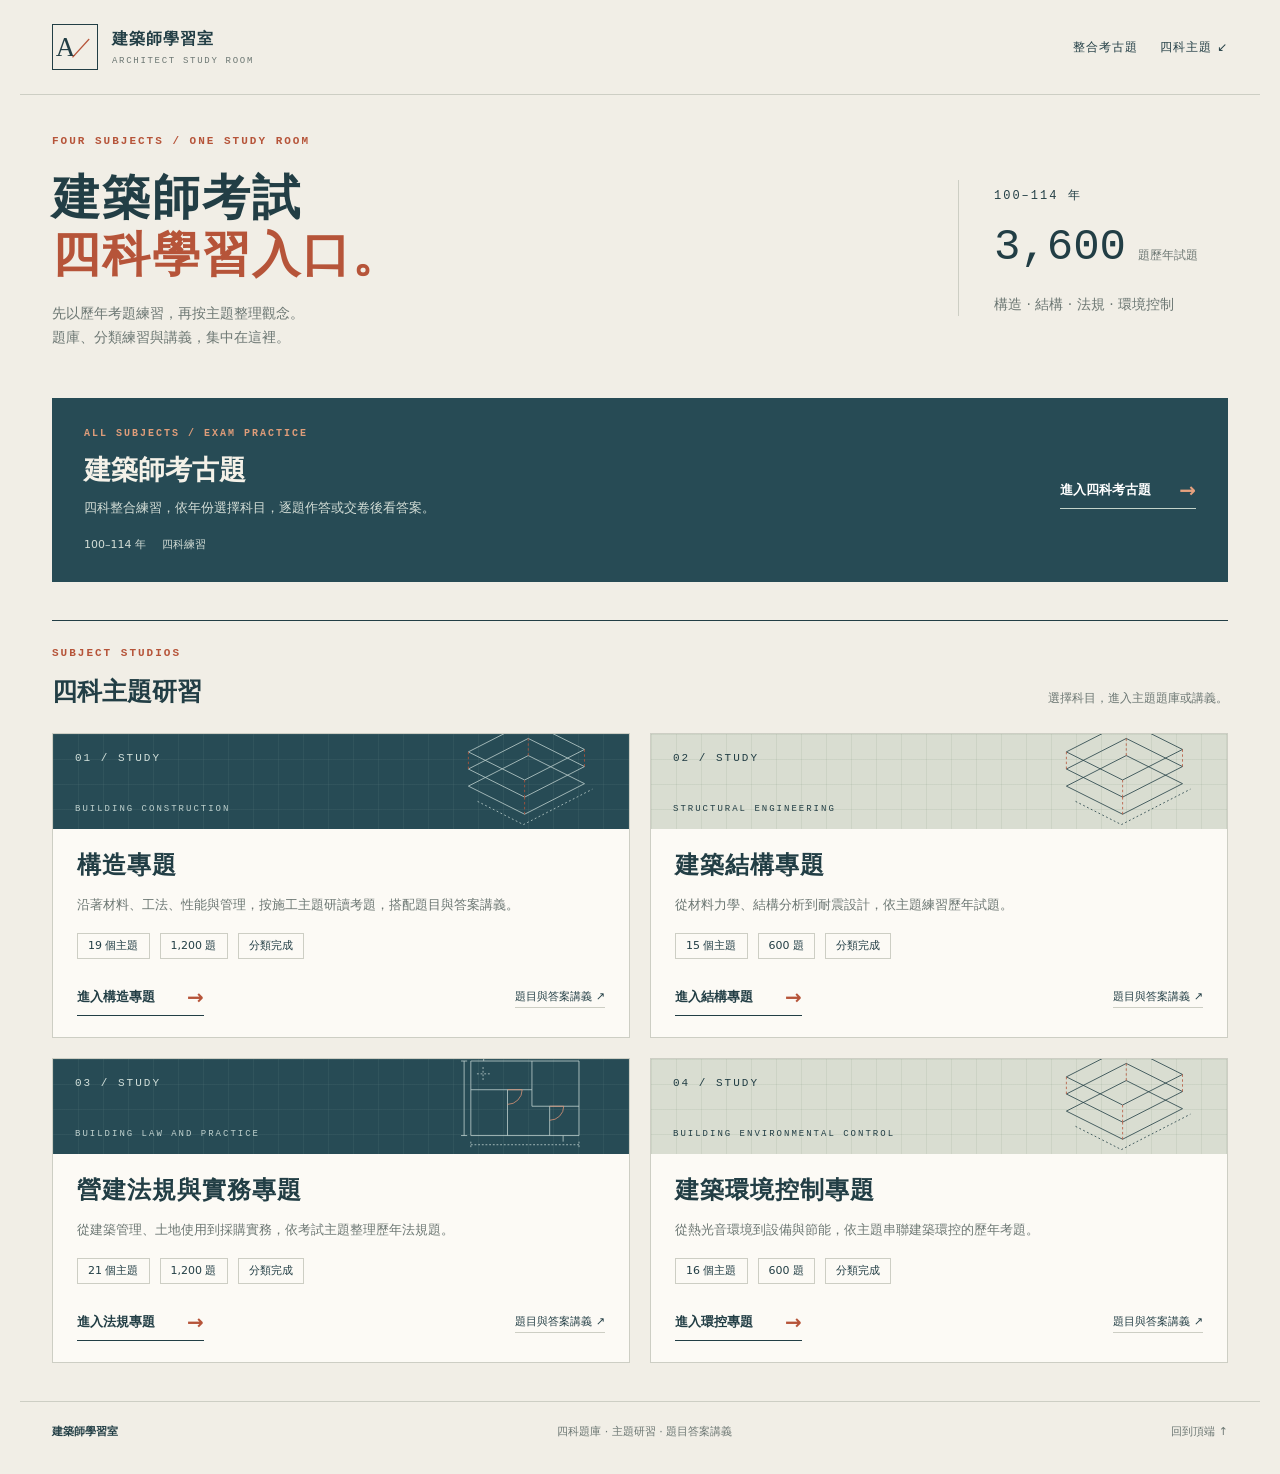
==== commit d4945d98: "完成待確認題目分類並將入口改為完整題庫與四科對稱版面" ====
--- a/index.html
+++ b/index.html
@@ -1,16 +1,10 @@
 <!doctype html>
 <html lang="zh-Hant">
-<head><meta charset="utf-8"><meta name="viewport" content="width=device-width,initial-scale=1"><meta name="description" content="建築師學習入口：歷年考古題、構造主題練習與題目答案講義。"><title>建築師學習入口</title><link rel="stylesheet" href="portal.css?v=learning-portal-20261111"></head>
-<body>
-<a class="skip-link" href="#learning-areas">跳至學習專區</a>
-<header class="header"><a class="brand" href="index.html" aria-label="建築師學習入口首頁"><span class="brand-symbol" aria-hidden="true">A<span>／</span></span><span>建築師學習室<small>ARCHITECT STUDY ROOM</small></span></a><a class="nav-link" href="#learning-areas">瀏覽學習專區 <span>↙</span></a></header>
-<main>
-<section class="intro" aria-labelledby="page-title"><div class="intro-copy"><p class="eyebrow">THE LEARNING DIRECTORY</p><h1 id="page-title">建築師<br><span>學習入口。</span></h1><p class="intro-text">歷年考題、主題練習與研讀講義。<br>選一個方向，開始今天的學習。</p></div>
-<div class="directory-note"><div class="note-top"><span>INDEX / 01</span><span aria-hidden="true">＋</span></div><p>把知識，<br>一科一科建立起來。</p><div class="note-bottom"><span id="area-count">05 個學習專區</span><span>持續擴充中</span></div></div>
-</section>
-<section id="learning-areas" class="learning-areas" aria-labelledby="areas-title"><div class="section-title"><div><p class="eyebrow">CHOOSE YOUR STUDY</p><h2 id="areas-title">今天，從哪裡開始？</h2></div><p>題庫練習 → 主題研讀 → 講義複習</p></div><div class="subject-grid" id="subject-entries"></div><noscript><p><a href="exam.html">進入建築師考古題</a>　<a href="construction-topics.html">進入構造專題</a>　<a href="construction-handouts.html">閱讀構造講義</a>　<a href="subject-topics.html?subject=structure">建築結構專題</a>　<a href="subject-topics.html?subject=law">營建法規專題</a>　<a href="subject-topics.html?subject=environment">環境控制專題</a></p></noscript></section>
-<section class="future" aria-labelledby="future-title"><div class="future-mark" aria-hidden="true">＋</div><div><p class="eyebrow">ROOM TO GROW</p><h2 id="future-title">更多科目，陸續加入。</h2><p>未來新增的學習專區，都會集中在這個入口。</p></div><span class="future-line" aria-hidden="true"></span><span class="future-tag">下一個學習方向</span></section>
-</main>
-<footer><span>建築師學習室</span><span>題庫練習 · 主題研讀 · 講義複習</span><a href="#page-title">回到頂端 ↑</a></footer>
-<script src="portal-subjects.js?v=all-subjects-20261111"></script><script src="portal.js?v=learning-portal-20261111"></script>
-</body></html>
+<head><meta charset="utf-8"><meta name="viewport" content="width=device-width,initial-scale=1"><meta name="description" content="建築師四科學習入口：整合歷年考古題、構造、結構、營建法規與環境控制主題及講義。"><title>建築師四科學習入口</title><link rel="stylesheet" href="portal.css?v=reviewed-layout-20261111"></head>
+<body><a class="skip-link" href="#learning-areas">跳至四科主題</a>
+<header class="header"><a class="brand" href="index.html" aria-label="建築師四科學習入口"><span class="brand-symbol" aria-hidden="true">A<span>／</span></span><span>建築師學習室<small>ARCHITECT STUDY ROOM</small></span></a><nav><a class="nav-link" href="#exam-entry">整合考古題</a><a class="nav-link" href="#learning-areas">四科主題 ↙</a></nav></header>
+<main><section class="portal-heading"><div><p class="eyebrow">FOUR SUBJECTS / ONE STUDY ROOM</p><h1>建築師考試<br><span>四科學習入口。</span></h1><p>先以歷年考題練習，再按主題整理觀念。<br>題庫、分類練習與講義，集中在這裡。</p></div><div class="portal-facts"><span>100–114 年</span><strong>3,600<span>題歷年試題</span></strong><p>構造 · 結構 · 法規 · 環境控制</p></div></section>
+<section id="exam-entry" aria-label="四科整合考古題"></section>
+<section id="learning-areas" class="learning-areas"><div class="section-title"><div><p class="eyebrow">SUBJECT STUDIOS</p><h2>四科主題研習</h2></div><p>選擇科目，進入主題題庫或講義。</p></div><div id="subject-entries" class="subject-grid"></div><noscript><p><a href="exam.html">四科考古題</a> · <a href="construction-topics.html">構造</a> · <a href="subject-topics.html?subject=structure">結構</a> · <a href="subject-topics.html?subject=law">法規</a> · <a href="subject-topics.html?subject=environment">環控</a></p></noscript></section></main>
+<footer><span>建築師學習室</span><span>四科題庫 · 主題研習 · 題目答案講義</span><a href="#top">回到頂端 ↑</a></footer>
+<script src="portal-subjects.js?v=reviewed-layout-20261111"></script><script src="portal.js?v=reviewed-layout-20261111"></script></body></html>
--- a/portal.css
+++ b/portal.css
@@ -1 +1,4 @@
-:root{--paper:#f1eee6;--surface:#fcfaf5;--ink:#223e45;--muted:#6c7773;--line:#cdcec4;--accent:#b65439;--blue:#274b55}*{box-sizing:border-box}html{scroll-behavior:smooth;scroll-padding-top:20px}body{margin:0;background:var(--paper);color:var(--ink);font-family:"Microsoft JhengHei","Noto Sans TC",system-ui,sans-serif;line-height:1.7}a{color:inherit;text-underline-offset:5px}a:focus-visible{outline:3px solid var(--accent);outline-offset:5px}.header,main,footer{max-width:1240px;margin:0 auto;padding-left:32px;padding-right:32px}.header{display:flex;justify-content:space-between;align-items:center;padding-top:24px;padding-bottom:24px;border-bottom:1px solid var(--line)}.brand{display:flex;gap:14px;align-items:center;text-decoration:none;font-size:16px;font-weight:700;letter-spacing:1px}.brand small{display:block;font:9px/1.8 Consolas,monospace;letter-spacing:1.7px;font-weight:400;color:var(--muted)}.brand-symbol{display:flex;align-items:center;justify-content:center;width:46px;height:46px;border:1px solid var(--ink);font:27px Georgia,serif;letter-spacing:-4px;padding-right:5px}.brand-symbol>span{color:var(--accent);font-size:22px}.nav-link{text-decoration:none;font-size:12px;letter-spacing:1px}.nav-link span{color:var(--accent);margin-left:14px}.intro{display:grid;grid-template-columns:1.4fr 1fr;gap:80px;align-items:center;padding:64px 0 60px}.eyebrow{font:700 11px/1.6 Consolas,monospace;letter-spacing:2px;color:var(--accent);margin:0 0 18px}.intro h1{font-family:"PMingLiU","Noto Serif TC",serif;font-size:clamp(42px,5.5vw,68px);font-weight:600;line-height:1.15;letter-spacing:3px;margin:0 0 25px}.intro h1 span{color:var(--accent)}.intro-text{font-size:15px;color:var(--muted);line-height:1.9;margin:0}.directory-note{border:1px solid var(--line);background-color:#e9eadf;background-image:linear-gradient(#c2c8bb33 1px,transparent 1px),linear-gradient(90deg,#c2c8bb33 1px,transparent 1px);background-size:25px 25px;padding:24px 28px;transform:translateY(12px)}.note-top,.note-bottom{display:flex;justify-content:space-between;gap:12px;font:10px/1.7 Consolas,monospace;letter-spacing:1px}.note-top>span:last-child{font-size:20px;line-height:1;color:var(--accent)}.directory-note>p{font-size:27px;line-height:1.6;font-weight:500;letter-spacing:2px;margin:24px 0 29px}.note-bottom{border-top:1px solid #bfc5b5;padding-top:14px;color:var(--muted)}.learning-areas{border-top:1px solid var(--ink);padding-top:29px}.section-title{display:flex;justify-content:space-between;gap:24px;align-items:end;margin-bottom:26px}.section-title .eyebrow{margin-bottom:8px}.section-title h2{font-size:25px;font-weight:600;margin:0}.section-title>p{font-size:12px;color:var(--muted);margin:0 0 5px}.subject-grid{display:grid;grid-template-columns:1fr 1fr;gap:24px}.subject-card{border:1px solid var(--line);background:var(--surface);display:flex;flex-direction:column;position:relative}.card-art{height:170px;position:relative;overflow:hidden;background:var(--blue);color:#bfd1ce}.card-art:before{content:"";position:absolute;inset:0;background:linear-gradient(#96b5ae15 1px,transparent 1px),linear-gradient(90deg,#96b5ae15 1px,transparent 1px);background-size:25px 25px}.card-art svg{position:absolute;right:26px;top:9px;height:154px;width:230px}.card-number{position:absolute;left:26px;top:24px;font:12px Consolas,monospace;color:#d1dfda;letter-spacing:2px}.card-art-caption{position:absolute;bottom:20px;left:26px;font:10px Consolas,monospace;letter-spacing:2px}.subject-card:nth-child(even) .card-art{background:#d9ddd1;color:var(--ink)}.subject-card:nth-child(even) .card-art:before{background-image:linear-gradient(#7c8f7a22 1px,transparent 1px),linear-gradient(90deg,#7c8f7a22 1px,transparent 1px)}.subject-card:nth-child(even) .card-number,.subject-card:nth-child(even) .card-art-caption{color:var(--ink)}.card-body{padding:28px 28px 16px;flex:1}.card-english{color:var(--accent);font:10px Consolas,monospace;letter-spacing:1.8px;margin:0 0 10px}.card-body h3{font-size:29px;line-height:1.4;margin:0 0 14px;letter-spacing:1px}.card-body h3 a{text-decoration:none}.card-body h3 a:hover{color:var(--accent)}.card-description{font-size:14px;line-height:1.9;color:var(--muted);max-width:420px;margin:0 0 20px}.meta{display:flex;gap:10px;flex-wrap:wrap}.meta span{border:1px solid var(--line);padding:3px 10px;font-size:11px}.card-actions{padding:17px 28px 25px;display:flex;align-items:center;justify-content:space-between;gap:16px;flex-wrap:wrap}.card-primary{display:inline-flex;align-items:center;gap:32px;text-decoration:none;font-size:14px;font-weight:700;padding:10px 0;border-bottom:1px solid var(--ink)}.card-primary>span{color:var(--accent);font-size:20px;line-height:1}.card-primary:hover{color:var(--accent);border-color:var(--accent)}.card-secondary{font-size:12px;text-decoration:none;border-bottom:1px solid var(--line)}.card-secondary:hover{color:var(--accent)}.future{margin:28px 0 48px;padding:26px 28px;border:1px dashed #b8beb2;display:flex;align-items:center;gap:25px}.future-mark{color:#8d9b8b;font-size:37px;font-weight:200;line-height:1}.future .eyebrow{font-size:9px;color:var(--muted);margin:0 0 4px}.future h2{font-size:19px;font-weight:500;margin:0 0 6px}.future p:not(.eyebrow){font-size:12px;color:var(--muted);margin:0}.future-line{flex:1;height:1px;background:var(--line);margin:0 20px}.future-tag{font-size:11px;color:var(--muted)}footer{padding-top:21px;padding-bottom:32px;border-top:1px solid var(--line);display:flex;align-items:center;justify-content:space-between;gap:18px;font-size:11px;color:var(--muted)}footer>span:first-child{color:var(--ink);font-weight:700}footer a{text-decoration:none}.skip-link{position:fixed;top:-100px;left:20px;z-index:10;padding:12px;background:var(--ink);color:white}.skip-link:focus{top:10px}@media(max-width:900px){.intro{gap:30px}.card-art svg{right:4px;width:190px}.card-body,.card-actions{padding-left:22px;padding-right:22px}.section-title>p{display:none}.future-line{margin:0}.future-tag{display:none}}@media(max-width:650px){.directory-note{display:none}.header,main,footer{padding-left:20px;padding-right:20px}.header{padding-top:19px;padding-bottom:19px}.brand{font-size:14px;gap:10px}.brand-symbol{width:39px;height:39px}.brand small{font-size:8px;letter-spacing:1px}.nav-link{font-size:11px;letter-spacing:0}.nav-link span{margin-left:2px}.intro{grid-template-columns:1fr;gap:26px;padding:38px 0}.intro h1{font-size:49px}.intro-text{font-size:13px}.directory-note{transform:none;padding:18px 20px}.directory-note>p{font-size:22px;line-height:1.5;margin:14px 0 20px}.note-bottom{padding-top:11px}.subject-grid{grid-template-columns:1fr;gap:20px}.section-title h2{font-size:23px}.card-art{height:150px}.card-art svg{width:205px;right:20px;top:0}.card-body h3{font-size:27px}.future{padding:22px 18px;gap:16px;margin-bottom:30px}.future-line{display:none}footer{flex-wrap:wrap;justify-content:flex-start}footer a{margin-left:auto}.card-actions{padding-bottom:22px}}@media(prefers-reduced-motion:reduce){html{scroll-behavior:auto}}+:root{--paper:#f1eee6;--surface:#fcfaf5;--ink:#223e45;--muted:#6c7773;--line:#cdcec4;--accent:#b65439;--blue:#274b55}*{box-sizing:border-box}html{scroll-behavior:smooth;scroll-padding-top:20px}body{margin:0;background:var(--paper);color:var(--ink);font-family:"Microsoft JhengHei","Noto Sans TC",system-ui,sans-serif;line-height:1.7}a{color:inherit;text-underline-offset:5px}a:focus-visible{outline:3px solid var(--accent);outline-offset:5px}.header,main,footer{max-width:1240px;margin:0 auto;padding-left:32px;padding-right:32px}.header{display:flex;justify-content:space-between;align-items:center;padding-top:24px;padding-bottom:24px;border-bottom:1px solid var(--line)}.brand{display:flex;gap:14px;align-items:center;text-decoration:none;font-size:16px;font-weight:700;letter-spacing:1px}.brand small{display:block;font:9px/1.8 Consolas,monospace;letter-spacing:1.7px;font-weight:400;color:var(--muted)}.brand-symbol{display:flex;align-items:center;justify-content:center;width:46px;height:46px;border:1px solid var(--ink);font:27px Georgia,serif;letter-spacing:-4px;padding-right:5px}.brand-symbol>span{color:var(--accent);font-size:22px}.nav-link{text-decoration:none;font-size:12px;letter-spacing:1px}.nav-link span{color:var(--accent);margin-left:14px}.intro{display:grid;grid-template-columns:1.4fr 1fr;gap:80px;align-items:center;padding:64px 0 60px}.eyebrow{font:700 11px/1.6 Consolas,monospace;letter-spacing:2px;color:var(--accent);margin:0 0 18px}.intro h1{font-family:"PMingLiU","Noto Serif TC",serif;font-size:clamp(42px,5.5vw,68px);font-weight:600;line-height:1.15;letter-spacing:3px;margin:0 0 25px}.intro h1 span{color:var(--accent)}.intro-text{font-size:15px;color:var(--muted);line-height:1.9;margin:0}.directory-note{border:1px solid var(--line);background-color:#e9eadf;background-image:linear-gradient(#c2c8bb33 1px,transparent 1px),linear-gradient(90deg,#c2c8bb33 1px,transparent 1px);background-size:25px 25px;padding:24px 28px;transform:translateY(12px)}.note-top,.note-bottom{display:flex;justify-content:space-between;gap:12px;font:10px/1.7 Consolas,monospace;letter-spacing:1px}.note-top>span:last-child{font-size:20px;line-height:1;color:var(--accent)}.directory-note>p{font-size:27px;line-height:1.6;font-weight:500;letter-spacing:2px;margin:24px 0 29px}.note-bottom{border-top:1px solid #bfc5b5;padding-top:14px;color:var(--muted)}.learning-areas{border-top:1px solid var(--ink);padding-top:29px}.section-title{display:flex;justify-content:space-between;gap:24px;align-items:end;margin-bottom:26px}.section-title .eyebrow{margin-bottom:8px}.section-title h2{font-size:25px;font-weight:600;margin:0}.section-title>p{font-size:12px;color:var(--muted);margin:0 0 5px}.subject-grid{display:grid;grid-template-columns:1fr 1fr;gap:24px}.subject-card{border:1px solid var(--line);background:var(--surface);display:flex;flex-direction:column;position:relative}.card-art{height:170px;position:relative;overflow:hidden;background:var(--blue);color:#bfd1ce}.card-art:before{content:"";position:absolute;inset:0;background:linear-gradient(#96b5ae15 1px,transparent 1px),linear-gradient(90deg,#96b5ae15 1px,transparent 1px);background-size:25px 25px}.card-art svg{position:absolute;right:26px;top:9px;height:154px;width:230px}.card-number{position:absolute;left:26px;top:24px;font:12px Consolas,monospace;color:#d1dfda;letter-spacing:2px}.card-art-caption{position:absolute;bottom:20px;left:26px;font:10px Consolas,monospace;letter-spacing:2px}.subject-card:nth-child(even) .card-art{background:#d9ddd1;color:var(--ink)}.subject-card:nth-child(even) .card-art:before{background-image:linear-gradient(#7c8f7a22 1px,transparent 1px),linear-gradient(90deg,#7c8f7a22 1px,transparent 1px)}.subject-card:nth-child(even) .card-number,.subject-card:nth-child(even) .card-art-caption{color:var(--ink)}.card-body{padding:28px 28px 16px;flex:1}.card-english{color:var(--accent);font:10px Consolas,monospace;letter-spacing:1.8px;margin:0 0 10px}.card-body h3{font-size:29px;line-height:1.4;margin:0 0 14px;letter-spacing:1px}.card-body h3 a{text-decoration:none}.card-body h3 a:hover{color:var(--accent)}.card-description{font-size:14px;line-height:1.9;color:var(--muted);max-width:420px;margin:0 0 20px}.meta{display:flex;gap:10px;flex-wrap:wrap}.meta span{border:1px solid var(--line);padding:3px 10px;font-size:11px}.card-actions{padding:17px 28px 25px;display:flex;align-items:center;justify-content:space-between;gap:16px;flex-wrap:wrap}.card-primary{display:inline-flex;align-items:center;gap:32px;text-decoration:none;font-size:14px;font-weight:700;padding:10px 0;border-bottom:1px solid var(--ink)}.card-primary>span{color:var(--accent);font-size:20px;line-height:1}.card-primary:hover{color:var(--accent);border-color:var(--accent)}.card-secondary{font-size:12px;text-decoration:none;border-bottom:1px solid var(--line)}.card-secondary:hover{color:var(--accent)}.future{margin:28px 0 48px;padding:26px 28px;border:1px dashed #b8beb2;display:flex;align-items:center;gap:25px}.future-mark{color:#8d9b8b;font-size:37px;font-weight:200;line-height:1}.future .eyebrow{font-size:9px;color:var(--muted);margin:0 0 4px}.future h2{font-size:19px;font-weight:500;margin:0 0 6px}.future p:not(.eyebrow){font-size:12px;color:var(--muted);margin:0}.future-line{flex:1;height:1px;background:var(--line);margin:0 20px}.future-tag{font-size:11px;color:var(--muted)}footer{padding-top:21px;padding-bottom:32px;border-top:1px solid var(--line);display:flex;align-items:center;justify-content:space-between;gap:18px;font-size:11px;color:var(--muted)}footer>span:first-child{color:var(--ink);font-weight:700}footer a{text-decoration:none}.skip-link{position:fixed;top:-100px;left:20px;z-index:10;padding:12px;background:var(--ink);color:white}.skip-link:focus{top:10px}@media(max-width:900px){.intro{gap:30px}.card-art svg{right:4px;width:190px}.card-body,.card-actions{padding-left:22px;padding-right:22px}.section-title>p{display:none}.future-line{margin:0}.future-tag{display:none}}@media(max-width:650px){.directory-note{display:none}.header,main,footer{padding-left:20px;padding-right:20px}.header{padding-top:19px;padding-bottom:19px}.brand{font-size:14px;gap:10px}.brand-symbol{width:39px;height:39px}.brand small{font-size:8px;letter-spacing:1px}.nav-link{font-size:11px;letter-spacing:0}.nav-link span{margin-left:2px}.intro{grid-template-columns:1fr;gap:26px;padding:38px 0}.intro h1{font-size:49px}.intro-text{font-size:13px}.directory-note{transform:none;padding:18px 20px}.directory-note>p{font-size:22px;line-height:1.5;margin:14px 0 20px}.note-bottom{padding-top:11px}.subject-grid{grid-template-columns:1fr;gap:20px}.section-title h2{font-size:23px}.card-art{height:150px}.card-art svg{width:205px;right:20px;top:0}.card-body h3{font-size:27px}.future{padding:22px 18px;gap:16px;margin-bottom:30px}.future-line{display:none}footer{flex-wrap:wrap;justify-content:flex-start}footer a{margin-left:auto}.card-actions{padding-bottom:22px}}@media(prefers-reduced-motion:reduce){html{scroll-behavior:auto}}
+
+.header nav{display:flex;gap:22px}.portal-heading{display:grid;grid-template-columns:1.3fr 1fr;gap:40px;align-items:center;padding:38px 0 35px}.portal-heading h1{font-family:"PMingLiU",serif;font-size:48px;line-height:1.2;letter-spacing:2px;margin:0 0 18px;font-weight:600}.portal-heading h1 span{color:var(--accent)}.portal-heading>div>p:not(.eyebrow){color:var(--muted);font-size:14px}.portal-facts{justify-self:end;border-left:1px solid var(--line);padding-left:35px;min-width:270px}.portal-facts>span{font:12px Consolas,monospace;letter-spacing:2px}.portal-facts strong{display:block;font:44px/1.4 Consolas,monospace;margin:10px 0;color:var(--ink)}.portal-facts strong span{font:12px "Microsoft JhengHei",sans-serif;display:inline-block;margin-left:12px;color:var(--muted)}.portal-facts p{font-size:12px;margin-bottom:0}.exam-overview{display:flex;justify-content:space-between;align-items:center;gap:25px;background:var(--blue);color:#f4f1e8;padding:28px 32px;margin:0 0 38px;position:relative}.exam-overview .eyebrow{color:#df9d7a;font-size:10px;margin-bottom:10px}.exam-overview h2{font-size:27px;line-height:1.3;margin:0 0 10px}.exam-overview p:not(.eyebrow){color:#d4ded7;font-size:13px;margin:0 0 16px}.exam-overview .card-primary{color:#fff;border-color:#c3d3ca;white-space:nowrap;gap:28px}.exam-overview .card-primary span{color:#e6a17e}.overview-meta{display:flex;gap:16px;font-size:11px;color:#d4ded7}.learning-areas{padding-top:24px;margin-bottom:38px}.section-title{margin-bottom:20px}.subject-grid{gap:20px}.card-art{height:95px}.card-art svg{height:110px;width:155px;right:22px;top:-9px}.card-number{top:18px;left:22px;font-size:11px}.card-art-caption{bottom:15px;left:22px;font-size:9px}.card-body{padding:20px 24px 10px}.card-body h3{font-size:24px;margin-bottom:10px}.card-english{display:none}.card-description{font-size:13px;margin-bottom:15px;max-width:none}.card-actions{padding:10px 24px 21px}.card-primary{font-size:13px;padding:7px 0}.card-secondary{font-size:11px}
+@media(max-width:650px){.header nav{gap:10px}.header nav .nav-link{font-size:10px}.portal-heading{grid-template-columns:1fr;padding:28px 0;gap:16px}.portal-heading h1{font-size:36px;margin-bottom:14px}.portal-heading>div>p:not(.eyebrow){font-size:12px;margin-bottom:0}.portal-facts{display:none}.exam-overview{display:block;padding:23px;margin-bottom:28px}.exam-overview h2{font-size:24px}.exam-overview .card-primary{margin-top:10px}.exam-overview p:not(.eyebrow){font-size:12px}.card-body,.card-actions{padding-left:20px;padding-right:20px}.card-body h3{font-size:22px}.card-art{height:90px}.card-art svg{height:104px;width:150px;right:15px}.card-art-caption{font-size:8px}.subject-grid{gap:18px}.section-title h2{font-size:22px}}
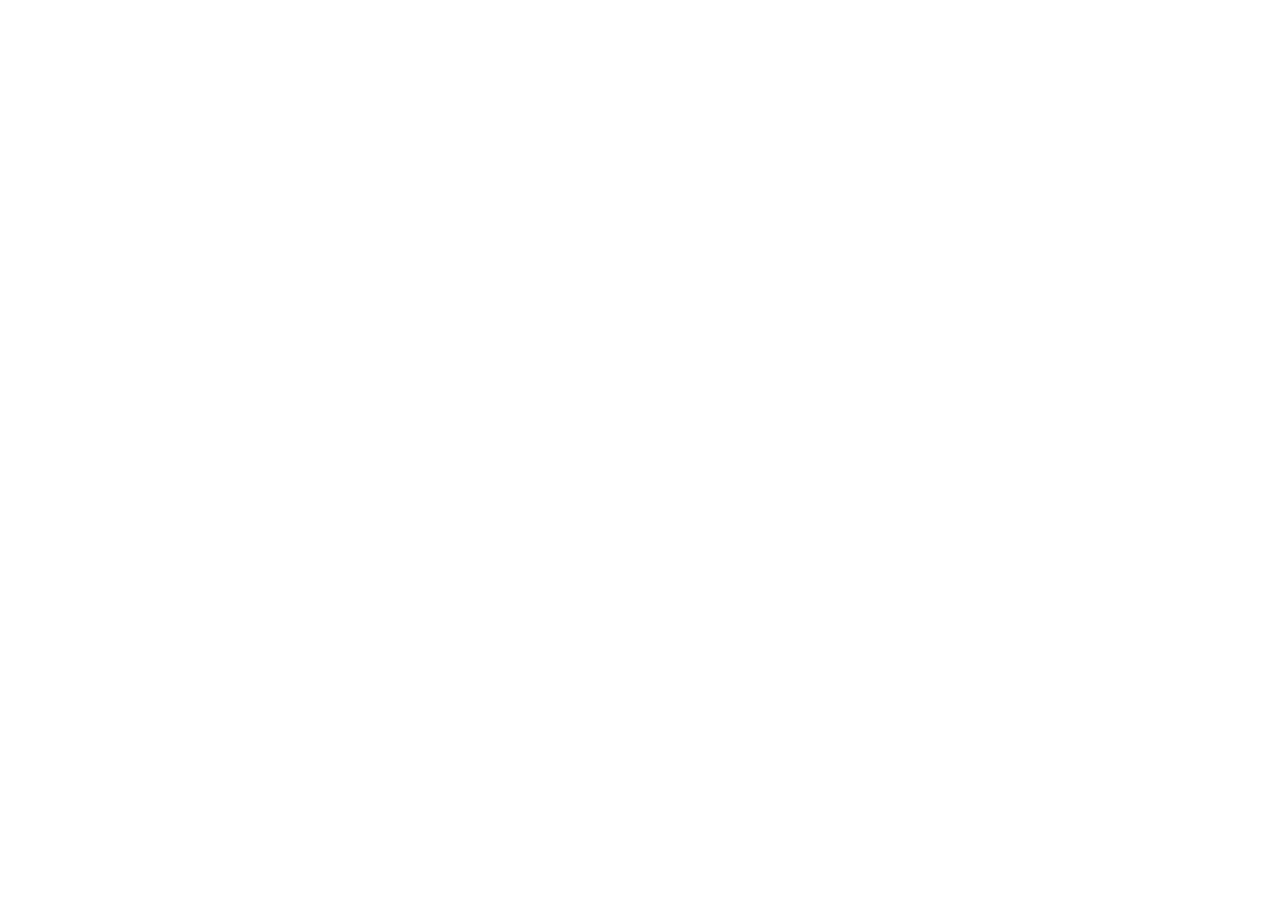
==== commit f9c64488: "搬移至 NAS 帳號登入網站，撤下目前公開題庫並導向新網址" ====
--- a/index.html
+++ b/index.html
@@ -1,10 +1 @@
-<!doctype html>
-<html lang="zh-Hant">
-<head><meta charset="utf-8"><meta name="viewport" content="width=device-width,initial-scale=1"><meta name="description" content="建築師四科學習入口：整合歷年考古題、構造、結構、營建法規與環境控制主題及講義。"><title>建築師四科學習入口</title><link rel="stylesheet" href="portal.css?v=reviewed-layout-20261111"></head>
-<body><a class="skip-link" href="#learning-areas">跳至四科主題</a>
-<header class="header"><a class="brand" href="index.html" aria-label="建築師四科學習入口"><span class="brand-symbol" aria-hidden="true">A<span>／</span></span><span>建築師學習室<small>ARCHITECT STUDY ROOM</small></span></a><nav><a class="nav-link" href="#exam-entry">整合考古題</a><a class="nav-link" href="#learning-areas">四科主題 ↙</a></nav></header>
-<main><section class="portal-heading"><div><p class="eyebrow">FOUR SUBJECTS / ONE STUDY ROOM</p><h1>建築師考試<br><span>四科學習入口。</span></h1><p>先以歷年考題練習，再按主題整理觀念。<br>題庫、分類練習與講義，集中在這裡。</p></div><div class="portal-facts"><span>100–114 年</span><strong>3,600<span>題歷年試題</span></strong><p>構造 · 結構 · 法規 · 環境控制</p></div></section>
-<section id="exam-entry" aria-label="四科整合考古題"></section>
-<section id="learning-areas" class="learning-areas"><div class="section-title"><div><p class="eyebrow">SUBJECT STUDIOS</p><h2>四科主題研習</h2></div><p>選擇科目，進入主題題庫或講義。</p></div><div id="subject-entries" class="subject-grid"></div><noscript><p><a href="exam.html">四科考古題</a> · <a href="construction-topics.html">構造</a> · <a href="subject-topics.html?subject=structure">結構</a> · <a href="subject-topics.html?subject=law">法規</a> · <a href="subject-topics.html?subject=environment">環控</a></p></noscript></section></main>
-<footer><span>建築師學習室</span><span>四科題庫 · 主題研習 · 題目答案講義</span><a href="#top">回到頂端 ↑</a></footer>
-<script src="portal-subjects.js?v=reviewed-layout-20261111"></script><script src="portal.js?v=reviewed-layout-20261111"></script></body></html>
+<!doctype html><html lang="zh-Hant"><head><meta charset="utf-8"><meta name="viewport" content="width=device-width,initial-scale=1"><meta name="robots" content="noindex,nofollow"><meta http-equiv="refresh" content="0;url=https://pm.tailff1a80.ts.net:10000/architect/"><title>建築師學習室已搬移</title></head><body><p>建築師學習室已移至 NAS，請使用獨立帳號登入。</p><a href="https://pm.tailff1a80.ts.net:10000/architect/">進入 NAS 建築師學習室</a></body></html>
